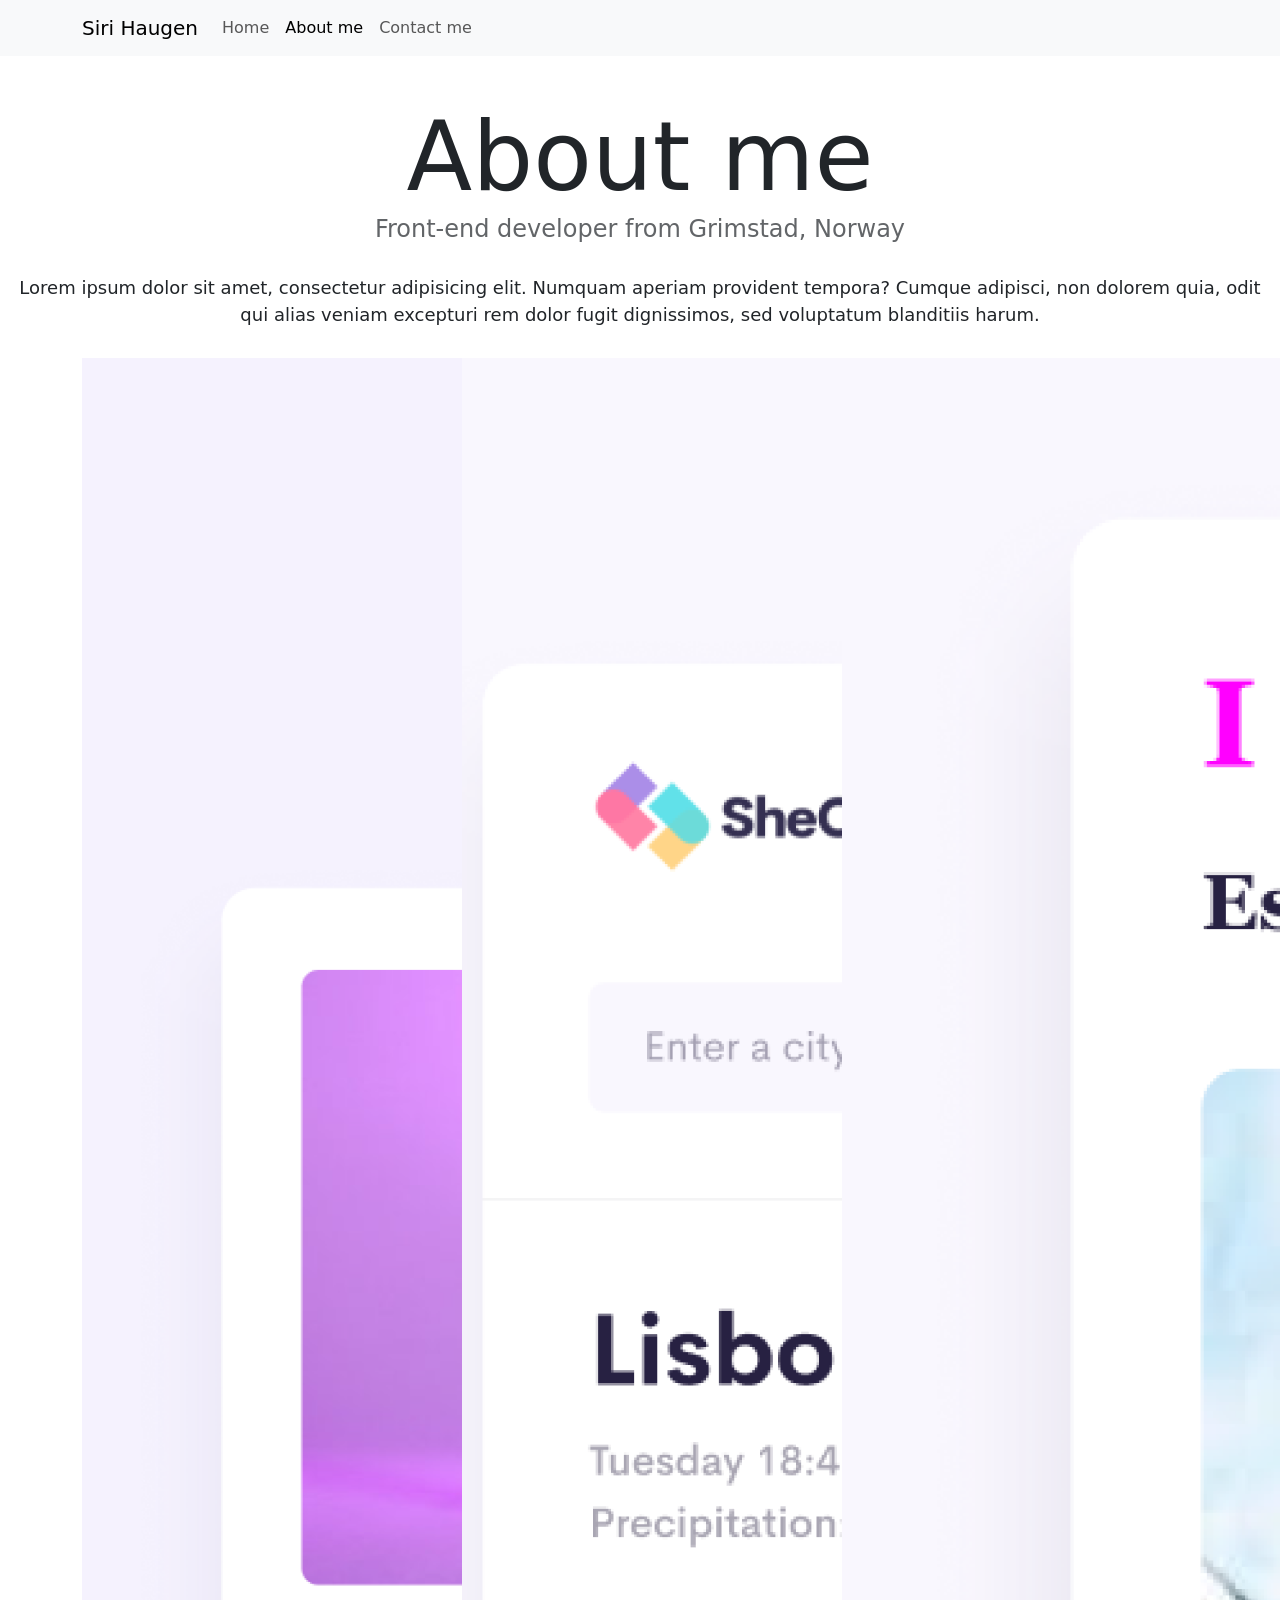
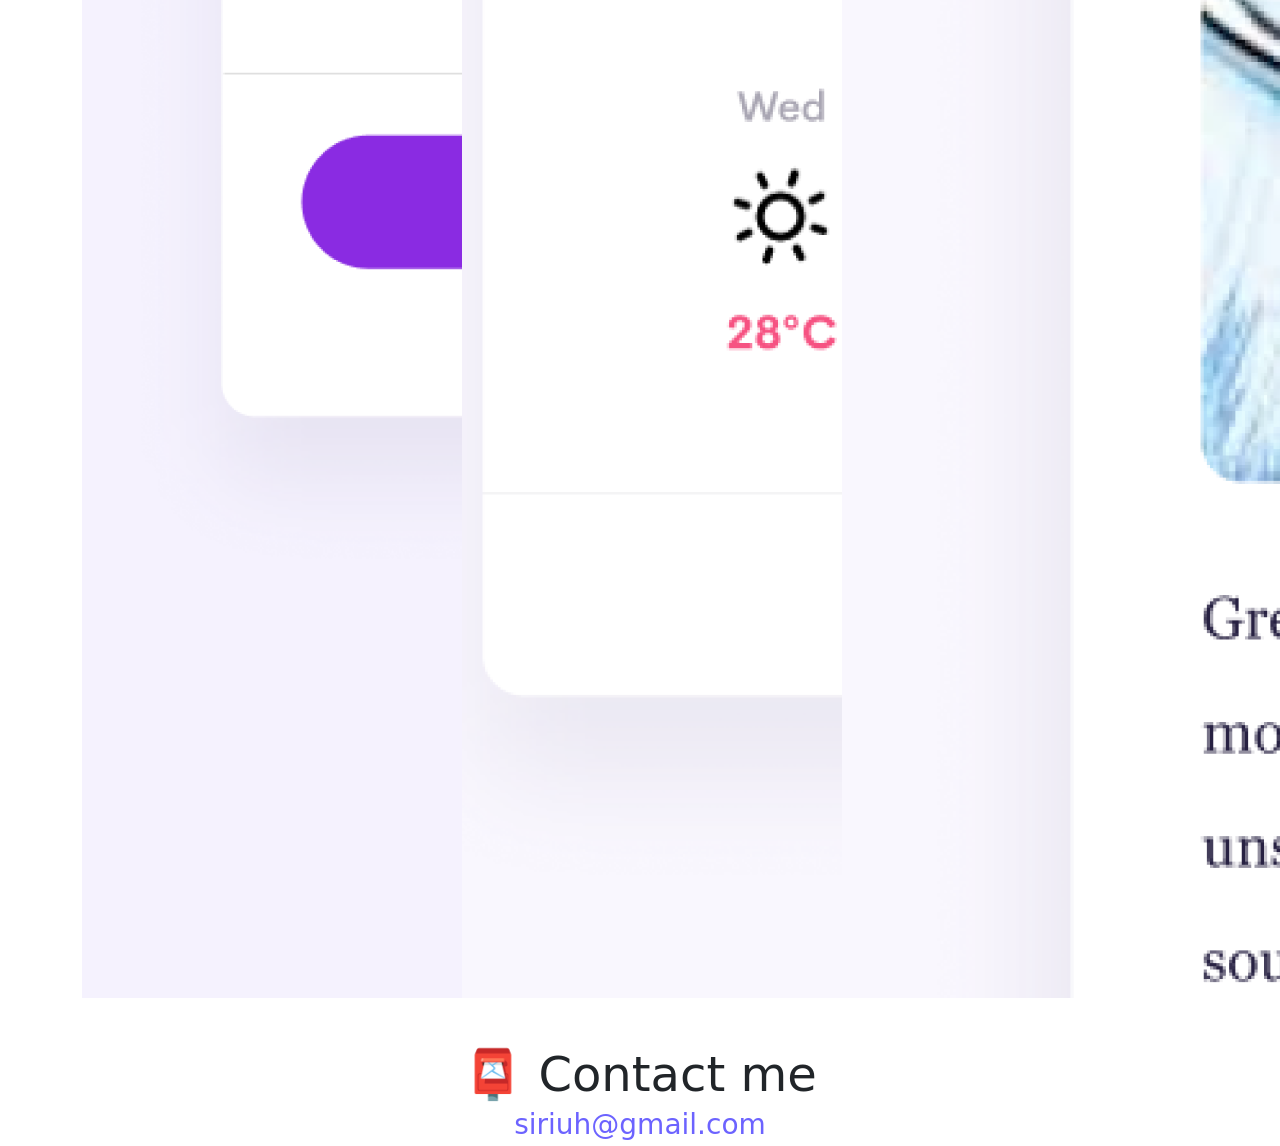
==== about.html @ 2d7920cc "Files" ====
<!DOCTYPE html>
<html lang="en">
  <head>
    <meta charset="UTF-8" />
    <meta http-equiv="X-UA-Compatible" content="IE=edge" />
    <meta name="viewport" content="width=device-width, initial-scale=1.0" />
    <link
      href="https://cdn.jsdelivr.net/npm/bootstrap@5.0.0-beta2/dist/css/bootstrap.min.css"
      rel="stylesheet"
      integrity="sha384-BmbxuPwQa2lc/FVzBcNJ7UAyJxM6wuqIj61tLrc4wSX0szH/Ev+nYRRuWlolflfl"
      crossorigin="anonymous"
    />
    <script
      src="https://cdn.jsdelivr.net/npm/bootstrap@5.0.0-beta2/dist/js/bootstrap.bundle.min.js"
      integrity="sha384-b5kHyXgcpbZJO/tY9Ul7kGkf1S0CWuKcCD38l8YkeH8z8QjE0GmW1gYU5S9FOnJ0"
      crossorigin="anonymous"
    ></script>
    <link rel="stylesheet" href="style.css" />
    <title>About Matt Delac</title>
  </head>
  <body>
    <nav class="navbar navbar-expand-lg navbar-light bg-light fixed-top">
      <div class="container">
        <a class="navbar-brand" href="index.html">Siri Haugen</a>
        <button
          class="navbar-toggler"
          type="button"
          data-bs-toggle="collapse"
          data-bs-target="#navbarNav"
          aria-controls="navbarNav"
          aria-expanded="false"
          aria-label="Toggle navigation"
        >
          <span class="navbar-toggler-icon"></span>
        </button>
        <div class="collapse navbar-collapse" id="navbarNav">
          <ul class="navbar-nav">
            <li class="nav-item">
              <a class="nav-link" aria-current="page" href="index.html">Home</a>
            </li>
            <li class="nav-item">
              <a class="nav-link active" href="about.html">About me</a>
            </li>
            <li class="nav-item">
              <a class="nav-link" href="about.html#contact">Contact me</a>
            </li>
          </ul>
        </div>
      </div>
    </nav>
    <h1 class="text-center">About me</h1>
    <h3 class="text-center">Front-end developer from Grimstad, Norway</h3>
    <div class="about-paragraphs text-center">
      <p>
        Lorem ipsum dolor sit amet, consectetur adipisicing elit. Numquam
        aperiam provident tempora? Cumque adipisci, non dolorem quia, odit qui
        alias veniam excepturi rem dolor fugit dignissimos, sed voluptatum
        blanditiis harum.
      </p>
    </div>
    <div class="container">
      <div class="row">
        <div class="col-sm-4">
          <img src="images/yoga.png" class="hide-on-mobile" class="img-fluid p-2 shadow rounded" />
        </div>
        <div class="col-sm-4">
          <img src="images/weather.png" class="hide-on-mobile" class="img-fluid p-2 shadow rounded" />
        </div>
        <div class="col-sm-4">
          <img src="images/yogurt.png" class="hide-on-mobile" class="img-fluid p-2 shadow rounded" />
        </div>
      </div>
    </div>
    <div id="contact" class="mt-5">
      <h2 class="text-center" tilte="Contact">📮 Contact me</h2>
      <a href="mailto:matt@delac.io" class="email-link" tilte="email"> siriuh@gmail.com </a>
    </div>
  </body>
</html>
---- style.css ----
:root {
  --primary-color: #6c63ff;
  --secondary-color: #f5f2fe;
  --box-shadow: 0 5px 10px rgba(0, 0, 0, 0.3);
}

body {
  margin-top: 100px;
}

h1,
h2,
h3 {
  margin: 0;
}

h1 {
  font-size: 96px;
}

h2 {
  font-size: 48px;
}

h3 {
  font-size: 24px;
  opacity: 0.7;
}

p {
  font-size: 18px;
  line-height: 1.5;
}

.navigation-links {
  display: flex;
  margin-top: 40px;
  justify-content: center;
}

.navigation-links a {
  margin: 20px;
}

.primary-link {
  border-radius: 4px;
  padding: 20px 15px;
  text-decoration: none;
  text-transform: capitalize;
  background: var(--primary-color);
  box-shadow: var(--box-shadow);
  color: white;
}

.secondary-link {
  border-radius: 4px;
  padding: 20px 15px;
  text-decoration: none;
  text-transform: capitalize;
  color: var(--primary-color);
  border: 1px solid var(--primary-color);
}

.homepage-link {
  color: var(--primary-color);
  text-align: center;
  display: block;
}

.about-paragraphs {
  margin: 30px 0;
}

.about-paragraphs p {
  margin: 10px;
}

.email-link {
  display: flex;
  justify-content: center;
  color: var(--primary-color);
  font-size: 28px;
  text-decoration: none;
}

.email-link:hover {
  text-decoration: underline;
}

/* Target devices with a screen width of 768px or less */
@media (max-width: 768px) {
  .hide-on-mobile {
    display: none;
  }
}
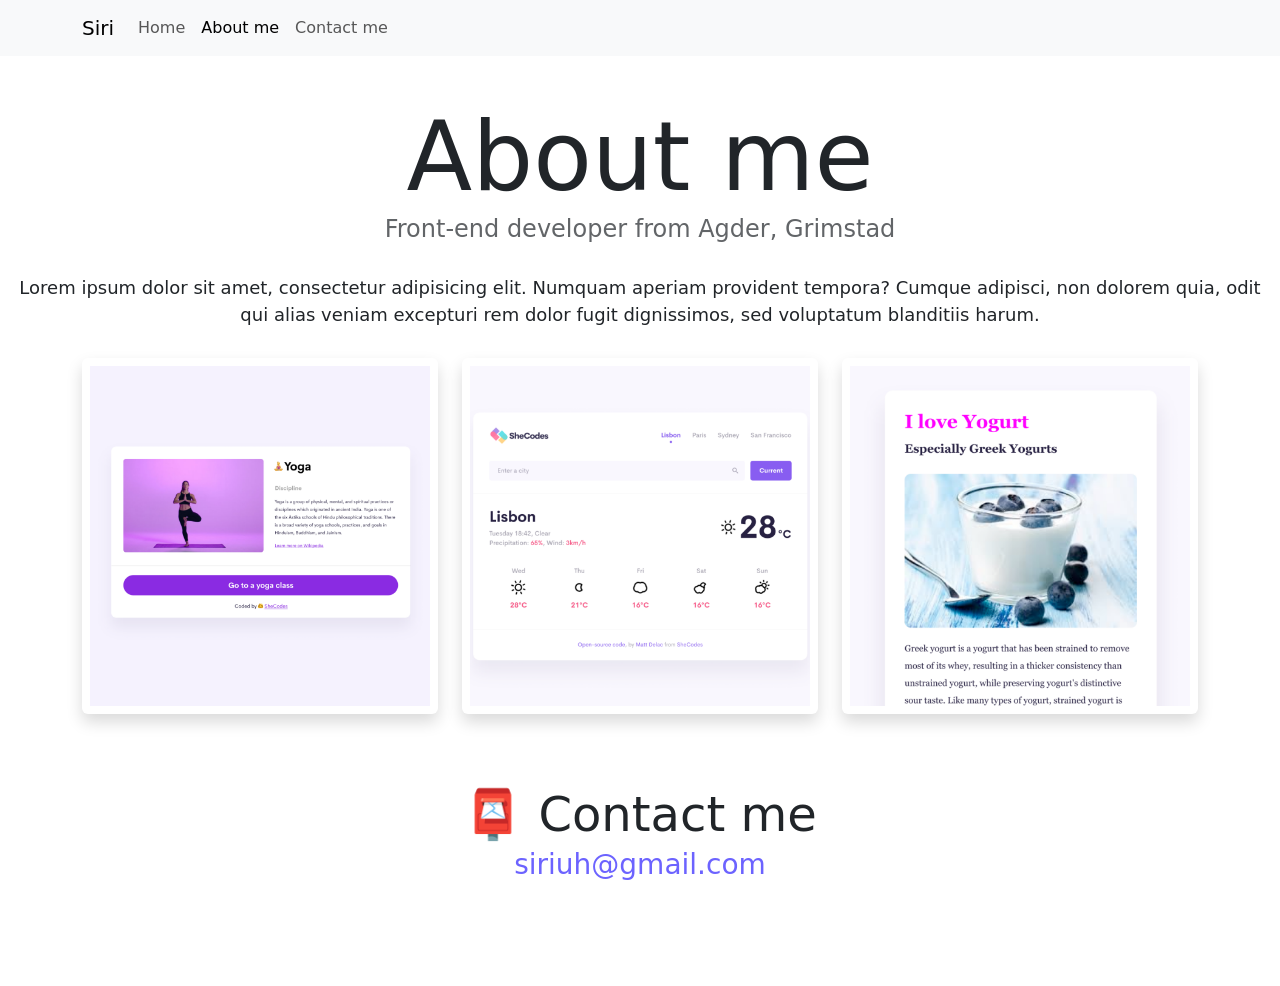
==== commit 1ee8c2f5: "Changes to make it more responsible" ====
--- a/about.html
+++ b/about.html
@@ -15,13 +15,17 @@
       integrity="sha384-b5kHyXgcpbZJO/tY9Ul7kGkf1S0CWuKcCD38l8YkeH8z8QjE0GmW1gYU5S9FOnJ0"
       crossorigin="anonymous"
     ></script>
-    <link rel="stylesheet" href="style.css" />
-    <title>About Matt Delac</title>
+    <link rel="stylesheet" href="/style.css" />
+    <title>About me - Siri</title>
+    <meta
+      name="description"
+      content="About Siri, a front-end developer based in Europe"
+    />
   </head>
   <body>
     <nav class="navbar navbar-expand-lg navbar-light bg-light fixed-top">
       <div class="container">
-        <a class="navbar-brand" href="index.html">Siri Haugen</a>
+        <a class="navbar-brand" href="/" title="Homepage">Siri</a>
         <button
           class="navbar-toggler"
           type="button"
@@ -36,20 +40,32 @@
         <div class="collapse navbar-collapse" id="navbarNav">
           <ul class="navbar-nav">
             <li class="nav-item">
-              <a class="nav-link" aria-current="page" href="index.html">Home</a>
+              <a class="nav-link" aria-current="page" href="/" tilte="Homepage"
+                >Home</a
+              >
             </li>
             <li class="nav-item">
-              <a class="nav-link active" href="about.html">About me</a>
+              <a
+                class="nav-link active"
+                href="/about.html"
+                title="About Siri"
+                >About me</a
+              >
             </li>
             <li class="nav-item">
-              <a class="nav-link" href="about.html#contact">Contact me</a>
+              <a
+                class="nav-link"
+                href="/about.html#contact"
+                title="Contact Siri"
+                >Contact me</a
+              >
             </li>
           </ul>
         </div>
       </div>
     </nav>
     <h1 class="text-center">About me</h1>
-    <h3 class="text-center">Front-end developer from Grimstad, Norway</h3>
+    <h3 class="text-center">Front-end developer from Agder, Grimstad</h3>
     <div class="about-paragraphs text-center">
       <p>
         Lorem ipsum dolor sit amet, consectetur adipisicing elit. Numquam
@@ -61,19 +77,31 @@
     <div class="container">
       <div class="row">
         <div class="col-sm-4">
-          <img src="images/yoga.png" class="hide-on-mobile" class="img-fluid p-2 shadow rounded" />
+          <img
+            src="/images/yoga.png"
+            class="img-fluid p-2 mb-4 shadow rounded"
+            alt="Yoga project"
+          />
         </div>
         <div class="col-sm-4">
-          <img src="images/weather.png" class="hide-on-mobile" class="img-fluid p-2 shadow rounded" />
+          <img
+            src="/images/weather.png"
+            class="img-fluid p-2 mb-4 shadow rounded"
+            alt="Weather project"
+          />
         </div>
         <div class="col-sm-4">
-          <img src="images/yogurt.png" class="hide-on-mobile" class="img-fluid p-2 shadow rounded" />
+          <img
+            src="/images/yogurt.png"
+            class="img-fluid p-2 mb-4 shadow rounded"
+            alt="Yogurt project"
+          />
         </div>
       </div>
     </div>
     <div id="contact" class="mt-5">
-      <h2 class="text-center" tilte="Contact">📮 Contact me</h2>
-      <a href="mailto:matt@delac.io" class="email-link" tilte="email"> siriuh@gmail.com </a>
+      <h2 class="text-center">📮 Contact me</h2>
+      <a href="mailto:siriuh@gmail.com" class="email-link"> siriuh@gmail.com </a>
     </div>
   </body>
 </html>
--- a/style.css
+++ b/style.css
@@ -5,7 +5,7 @@
 }
 
 body {
-  margin-top: 100px;
+  margin: 100px 0;
 }
 
 h1,
@@ -52,6 +52,10 @@
   color: white;
 }
 
+.primary-link:hover {
+  color: white;
+}
+
 .secondary-link {
   border-radius: 4px;
   padding: 20px 15px;
@@ -87,10 +91,25 @@
   text-decoration: underline;
 }
 
-/* Target devices with a screen width of 768px or less */
-@media (max-width: 768px) {
-  .hide-on-mobile {
-    display: none;
+@media (max-width: 576px) {
+  h1 {
+    font-size: 48px;
+    line-height: 1.5;
+  }
+
+  h2 {
+    font-size: 32px;
+    text-align: center;
+  }
+
+  p {
+    text-align: center;
+  }
+
+  .project-link {
+    display: block;
+    text-align: center;
+    margin: 0 20px;
   }
 }
 
